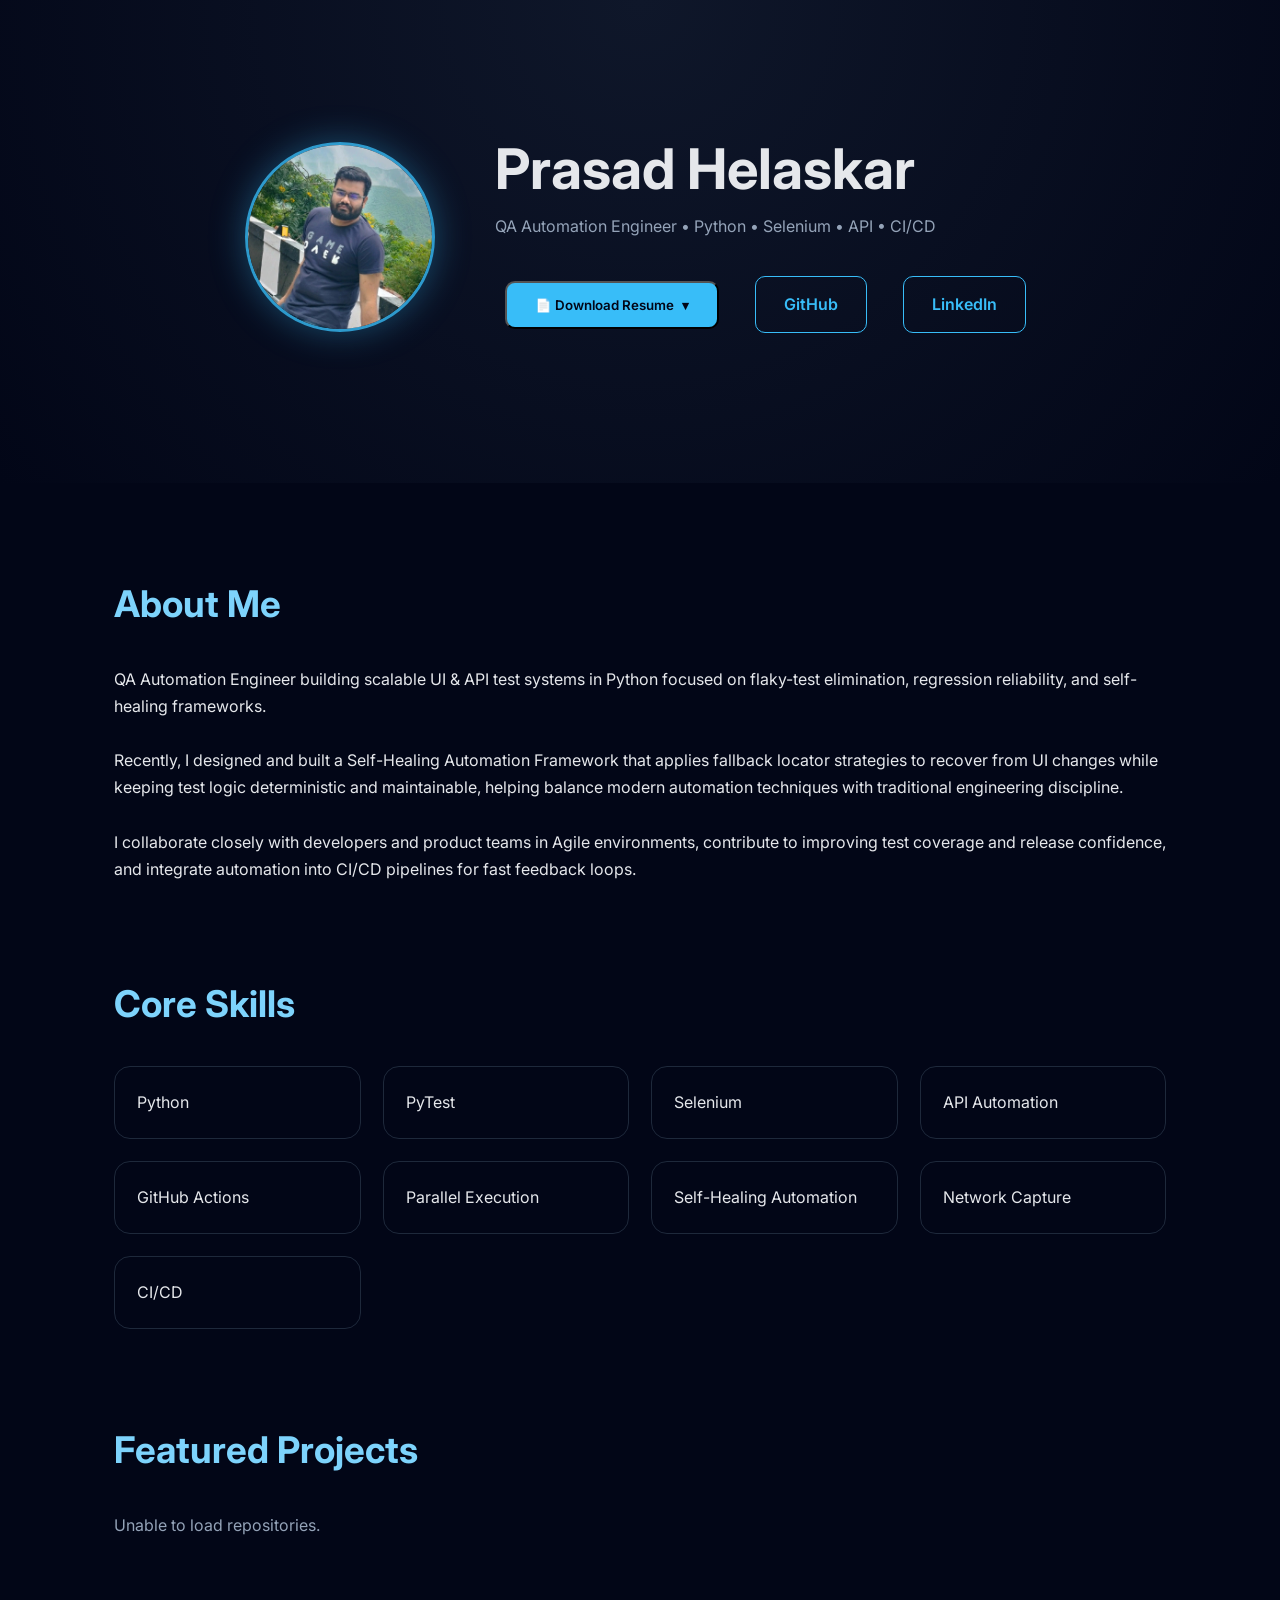
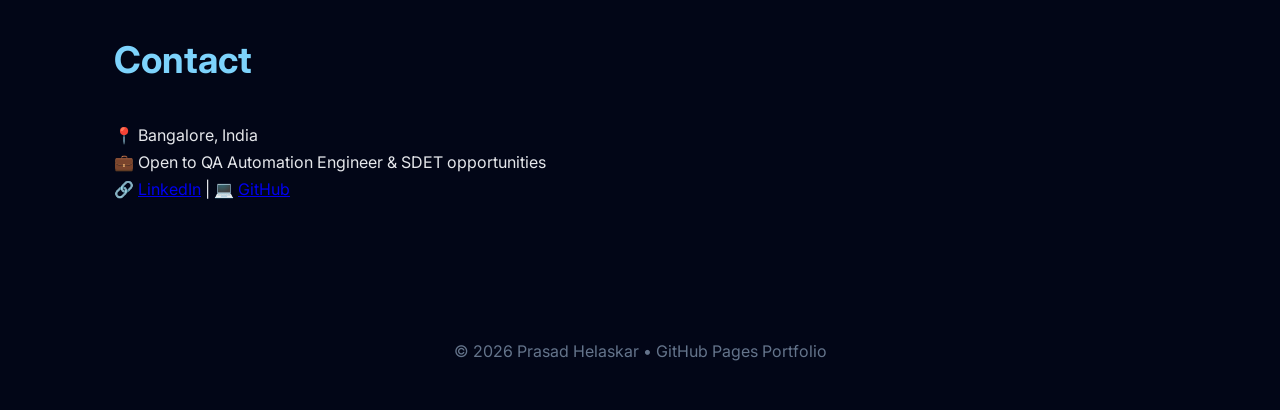
==== index.html @ 305f6006 "Update index.html" ====
<!DOCTYPE html>
<html lang="en">
<head>
  <meta charset="UTF-8" />
  <meta name="viewport" content="width=device-width, initial-scale=1.0"/>

  <title>Prasad Helaskar | QA Automation Engineer</title>

  <!-- SEO -->
  <meta name="description" content="Prasad Helaskar - QA Automation Engineer skilled in Python, Selenium, API Automation, CI/CD pipelines and self-healing frameworks.">
  <meta name="keywords" content="QA Automation Engineer, Selenium, Python, API Testing, Pytest, CI/CD">

  <link rel="stylesheet" href="style.css">
  <link href="https://fonts.googleapis.com/css2?family=Inter:wght@300;500;700&display=swap" rel="stylesheet">
  
  <!-- Google tag (gtag.js) -->
  <script async src="https://www.googletagmanager.com/gtag/js?id=G-X1GZ8YW2XP"></script>
  <script>
    window.dataLayer = window.dataLayer || [];
    function gtag(){dataLayer.push(arguments);}
    gtag('js', new Date());

    gtag('config', 'G-X1GZ8YW2XP');
  </script>
</head>
<script src="/assets/js/analytics.js"></script>
<body>

<header class="hero">

  <div class="hero-content">

    <div class="hero-photo-wrapper">
      <img src="assets/profile.jpg" alt="Prasad Helaskar" class="profile-pic" />
    </div>

    <div class="hero-text">
      <h1 class="hero-name">
        Prasad Helaskar
      </h1>

      <p class="tagline">
        QA Automation Engineer • Python • Selenium • API • CI/CD
      </p>
      <div class="cta-group">
        <div class="resume-dropdown">
          <button class="btn primary resume-btn">
            📄 Download Resume <span class="chevron">▾</span>
          </button>

          <div class="resume-menu">
            <a href="assets/Prasad_Helaskar_Resume_1page.pdf" download data-resume="1page">
              Quick Resume (1 Page)
            </a>
            <a href="assets/Prasad_Helaskar_Resume_2page.pdf" download data-resume="2page">
              Detailed Resume (2 Pages)
            </a>
          </div>
        </div>

        <a class="btn secondary" href="https://github.com/PrasadHelaskar" target="_blank">
          GitHub
        </a>

        <a class="btn secondary" href="https://www.linkedin.com/in/prasad-helaskar/" target="_blank">
          LinkedIn
        </a>

      </div>

    </div>

  </div>

</header>

<!-- ABOUT -->
<section id="about">
  <h2>About Me</h2>
  <p>
    QA Automation Engineer building scalable UI & API test systems in Python focused on flaky-test elimination, regression reliability, and self-healing frameworks. </br>
    </br>
    Recently, I designed and built a Self-Healing Automation Framework that applies fallback locator strategies to recover from UI changes while keeping test logic deterministic and maintainable, helping balance modern automation techniques with traditional engineering discipline. </br>
    </br>
    I collaborate closely with developers and product teams in Agile environments, contribute to improving test coverage and release confidence, and integrate automation into CI/CD pipelines for fast feedback loops. </br>
  </p>
</section>

<!-- SKILLS -->
<section id="skills">
  <h2>Core Skills</h2>

  <div class="grid">
    <div class="card">Python</div>
    <div class="card">PyTest</div>
    <div class="card">Selenium</div>
    <div class="card">API Automation</div>
    <div class="card">GitHub Actions</div>
    <div class="card">Parallel Execution</div>
    <div class="card">Self-Healing Automation</div>
    <div class="card">Network Capture</div>
    <div class="card">CI/CD</div>
  </div>
</section>

<!-- PROJECTS -->
<section id="projects">

  <h2 style="margin-top:80px;">Featured Projects</h2>

  <div id="repo-container" class="projects-grid">
    <!-- Auto synced -->
  </div>
</section>

<!-- CONTACT -->
<section id="contact">
  <h2>Contact</h2>

  <p>
    📍 Bangalore, India </br>
    💼 Open to QA Automation Engineer & SDET opportunities </br>
    
    🔗 <a href="https://www.linkedin.com/in/prasad-helaskar" target="_blank">LinkedIn</a> | 
    💻 <a href="https://github.com/PrasadHelaskar" target="_blank">GitHub</a>
  </p>
</section>

<footer>
  © 2026 Prasad Helaskar • GitHub Pages Portfolio
</footer>

<script src="script.js"></script>

</body>
</html>
---- style.css ----
* {
  margin: 0;
  padding: 0;
  box-sizing: border-box;
  font-family: 'Inter', sans-serif;
}

body {
  background: #020617;
  color: #e5e7eb;
  line-height: 1.7;
}

/* HERO */

.hero {
  padding: 110px 20px;
  text-align: center;
  background: radial-gradient(circle at top,#0f172a,#020617);
}

.hero h1 {
  font-size: 3.5rem;
}

.tagline {
  margin-top: 14px;
  color: #94a3b8;
}

.cta {
  margin-top: 35px;
}

.btn {
  display: inline-block;
  padding: 14px 28px;
  border-radius: 10px;
  text-decoration: none;
  font-weight: 600;
  margin: 10px;
}

.primary {
  background: #38bdf8;
  color: #020617;
}

.secondary {
  border: 1px solid #38bdf8;
  color: #38bdf8;
}

/* SECTIONS */

section {
  max-width: 1100px;
  margin: 90px auto;
  padding: 0 24px;
}

h2 {
  font-size: 2.3rem;
  margin-bottom: 30px;
  color: #7dd3fc;
}

/* GRID */

.grid,
.projects-grid {
  display: grid;
  grid-template-columns: repeat(auto-fit,minmax(230px,1fr));
  gap: 22px;
}

.card,
.project-card {
  background: #020617;
  border-radius: 16px;
  padding: 22px;
  border: 1px solid #1e293b;
  transition: 0.3s ease;
}

.card:hover,
.project-card:hover {
  transform: translateY(-8px);
  border-color: #38bdf8;
}

/* BADGES */

.badges {
  margin-top: 12px;
  display: flex;
  flex-wrap: wrap;
  gap: 8px;
}

.badge {
  background: rgba(56,189,248,0.12);
  border: 1px solid #38bdf8;
  color: #7dd3fc;
  padding: 4px 10px;
  border-radius: 999px;
  font-size: 0.75rem;
  font-weight: 600;
}

/* PROJECT LINKS */

.project-links a {
  margin-right: 15px;
  text-decoration: none;
  color: #38bdf8;
  font-weight: 500;
}

/* FOOTER */

footer {
  text-align: center;
  padding: 45px;
  color: #64748b;
}

/* ===== FEATURED / PINNED GRID STYLE ===== */

.projects-grid {
  display: grid;
  grid-template-columns: repeat(auto-fit, minmax(280px, 1fr));
  gap: 26px;
}

.project-card {
  min-height: 260px;
  display: flex;
  flex-direction: column;
  justify-content: space-between;
}

.project-card p {
  font-size: 0.95rem;
  color: #94a3b8;
  line-height: 1.5;

  /* prevent massive tall cards */
  display: -webkit-box;
  -webkit-line-clamp: 6;
  -webkit-box-orient: vertical;
  overflow: hidden;
}

/* badges wrap nicely */
.badges {
  margin-top: 14px;
}

/* keep Repo link bottom aligned */
.project-links {
  margin-top: auto;
}

/* ===== GRID / CARD FIX ===== */

.projects-grid {
  display: grid;
  grid-template-columns: repeat(auto-fit, minmax(280px, 1fr));
  gap: 26px;
}

.project-card {
  min-height: 260px;
  display: flex;
  flex-direction: column;
}

.project-card p {
  font-size: 0.95rem;
  color: #94a3b8;
  line-height: 1.5;

  display: -webkit-box;
  -webkit-line-clamp: 6;
  -webkit-box-orient: vertical;
  overflow: hidden;
}

.project-links {
  margin-top: auto;
}

/* ===== TEXT OVERFLOW FIX ===== */

.project-card h3 {
  word-break: break-word;
  overflow-wrap: anywhere;
  line-height: 1.25;
}

.project-card {
  overflow: hidden;
}

/* ===== HERO RESET + CLEAN ALIGN ===== */

.hero {
  padding: 140px 20px;
}

.hero-content {
  max-width: 1100px;
  margin: 0 auto;

  display: flex;
  align-items: center;
  justify-content: center;

  gap: 60px;
}

/* Photo container */
.hero-photo-wrapper {
  flex-shrink: 0;
}

/* Circular controlled image */
.profile-pic {
  width: 190px;
  height: 190px;

  border-radius: 50%;
  object-fit: cover;

  border: 3px solid rgba(56,189,248,0.8);
  box-shadow: 0 0 35px rgba(56,189,248,0.35);
}

/* Text */
.hero-text {
  text-align: left;
}

.hero-name {
  font-size: 3.4rem;
  line-height: 1.05;
  margin-bottom: 14px;
}

.tagline {
  margin-bottom: 26px;
  color: #94a3b8;
}

/* Mobile fallback */
@media (max-width: 768px) {
  .hero-content {
    flex-direction: column;
    gap: 32px;
  }

  .hero-text {
    text-align: center;
  }
}

/* ===== RESUME BUTTON POLISH ===== */

.resume-btn {
  display: flex;
  align-items: center;
  gap: 8px;
  transition: transform 0.15s ease, box-shadow 0.15s ease;
}

.resume-btn:hover {
  transform: translateY(-1px);
  box-shadow: 0 8px 25px rgba(56,189,248,0.35);
}

.resume-btn:active {
  transform: translateY(0);
  box-shadow: 0 4px 15px rgba(56,189,248,0.25);
}

.chevron {
  transition: transform 0.2s ease;
}

/* Rotate arrow when open */
.resume-dropdown.open .chevron {
  transform: rotate(180deg);
}

/* Dropdown visibility controlled by class */
.resume-dropdown .resume-menu {
  opacity: 0;
  transform: translateY(-8px);
  pointer-events: none;
  transition: all 0.2s ease;
}

.resume-dropdown.open .resume-menu {
  opacity: 1;
  transform: translateY(0);
  pointer-events: auto;
}

/* Mobile spacing */
@media (max-width: 600px) {
  .resume-menu {
    left: 50%;
    transform: translateX(-50%);
    min-width: 260px;
  }
}

/* ===== CTA GROUP ALIGNMENT ===== */

.cta-group {
  display: flex;
  align-items: center;
  gap: 16px;
  margin-top: 26px;
}

/* Mobile stacking */
@media (max-width: 600px) {
  .cta-group {
    flex-direction: column;
    align-items: stretch;
  }

  .cta-group .btn {
    width: 100%;
    text-align: center;
  }
}

/* ===== RESUME DROPDOWN LIST FIX ===== */

.resume-menu {
  position: absolute;
  top: 110%;
  left: 0;

  display: flex;
  flex-direction: column;   /* ✅ FORCE VERTICAL LIST */

  background: #020617;
  border: 1px solid #1e293b;
  border-radius: 12px;

  min-width: 240px;
  padding: 6px 0;
  z-index: 20;
}

.resume-menu a {
  display: block;           
  width: 100%;
  padding: 12px 18px;

  color: #e5e7eb;
  text-decoration: none;
  font-size: 0.95rem;
  white-space: nowrap;
}

.resume-menu a:hover {
  background: rgba(56,189,248,0.15);
}
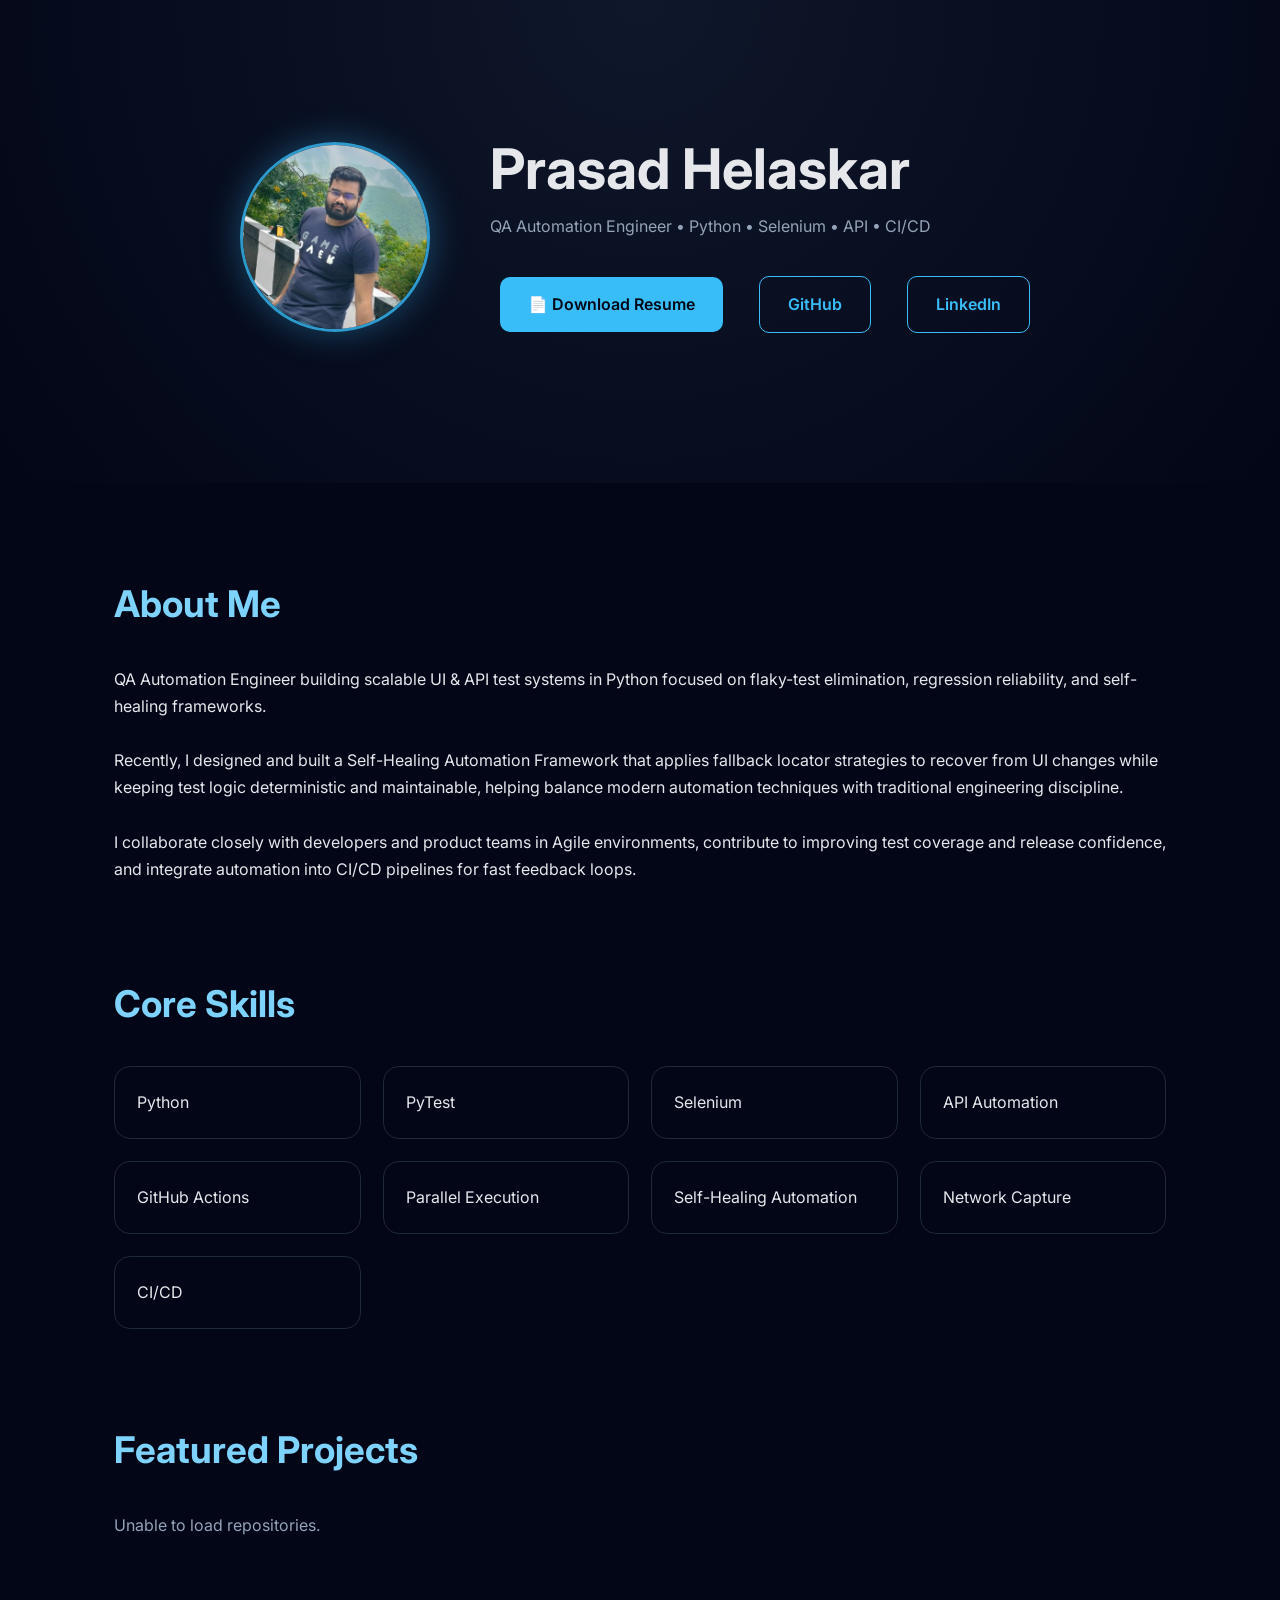
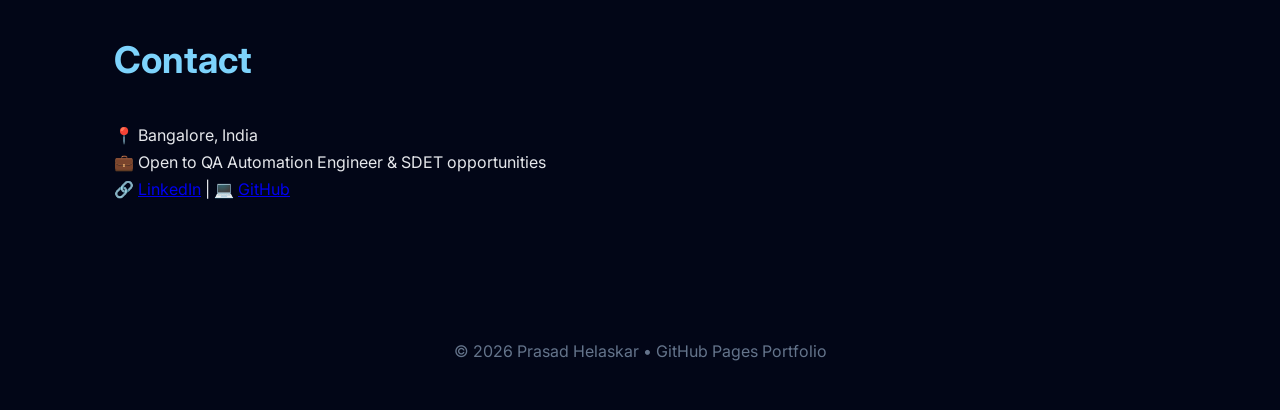
==== commit f23b4a4e: "simplifying the download resume cta" ====
--- a/index.html
+++ b/index.html
@@ -43,20 +43,9 @@
         QA Automation Engineer • Python • Selenium • API • CI/CD
       </p>
       <div class="cta-group">
-        <div class="resume-dropdown">
-          <button class="btn primary resume-btn">
-            📄 Download Resume <span class="chevron">▾</span>
-          </button>
-
-          <div class="resume-menu">
-            <a href="assets/Prasad_Helaskar_Resume_1page.pdf" download data-resume="1page">
-              Quick Resume (1 Page)
-            </a>
-            <a href="assets/Prasad_Helaskar_Resume_2page.pdf" download data-resume="2page">
-              Detailed Resume (2 Pages)
-            </a>
-          </div>
-        </div>
+        <a class="btn primary" href="assets/Prasad_Helaskar_Resume_One_Page.pdf" download>
+          📄 Download Resume
+        </a>
 
         <a class="btn secondary" href="https://github.com/PrasadHelaskar" target="_blank">
           GitHub
@@ -64,10 +53,8 @@
 
         <a class="btn secondary" href="https://www.linkedin.com/in/prasad-helaskar/" target="_blank">
           LinkedIn
-        </a>
-
+        </a>    
       </div>
-
     </div>
 
   </div>
--- a/style.css
+++ b/style.css
@@ -303,8 +303,8 @@
 
 .resume-dropdown.open .resume-menu {
   opacity: 1;
+  pointer-events: auto;
   transform: translateY(0);
-  pointer-events: auto;
 }
 
 /* Mobile spacing */
@@ -336,38 +336,4 @@
     width: 100%;
     text-align: center;
   }
-}
-
-/* ===== RESUME DROPDOWN LIST FIX ===== */
-
-.resume-menu {
-  position: absolute;
-  top: 110%;
-  left: 0;
-
-  display: flex;
-  flex-direction: column;   /* ✅ FORCE VERTICAL LIST */
-
-  background: #020617;
-  border: 1px solid #1e293b;
-  border-radius: 12px;
-
-  min-width: 240px;
-  padding: 6px 0;
-  z-index: 20;
-}
-
-.resume-menu a {
-  display: block;           
-  width: 100%;
-  padding: 12px 18px;
-
-  color: #e5e7eb;
-  text-decoration: none;
-  font-size: 0.95rem;
-  white-space: nowrap;
-}
-
-.resume-menu a:hover {
-  background: rgba(56,189,248,0.15);
-}
+}
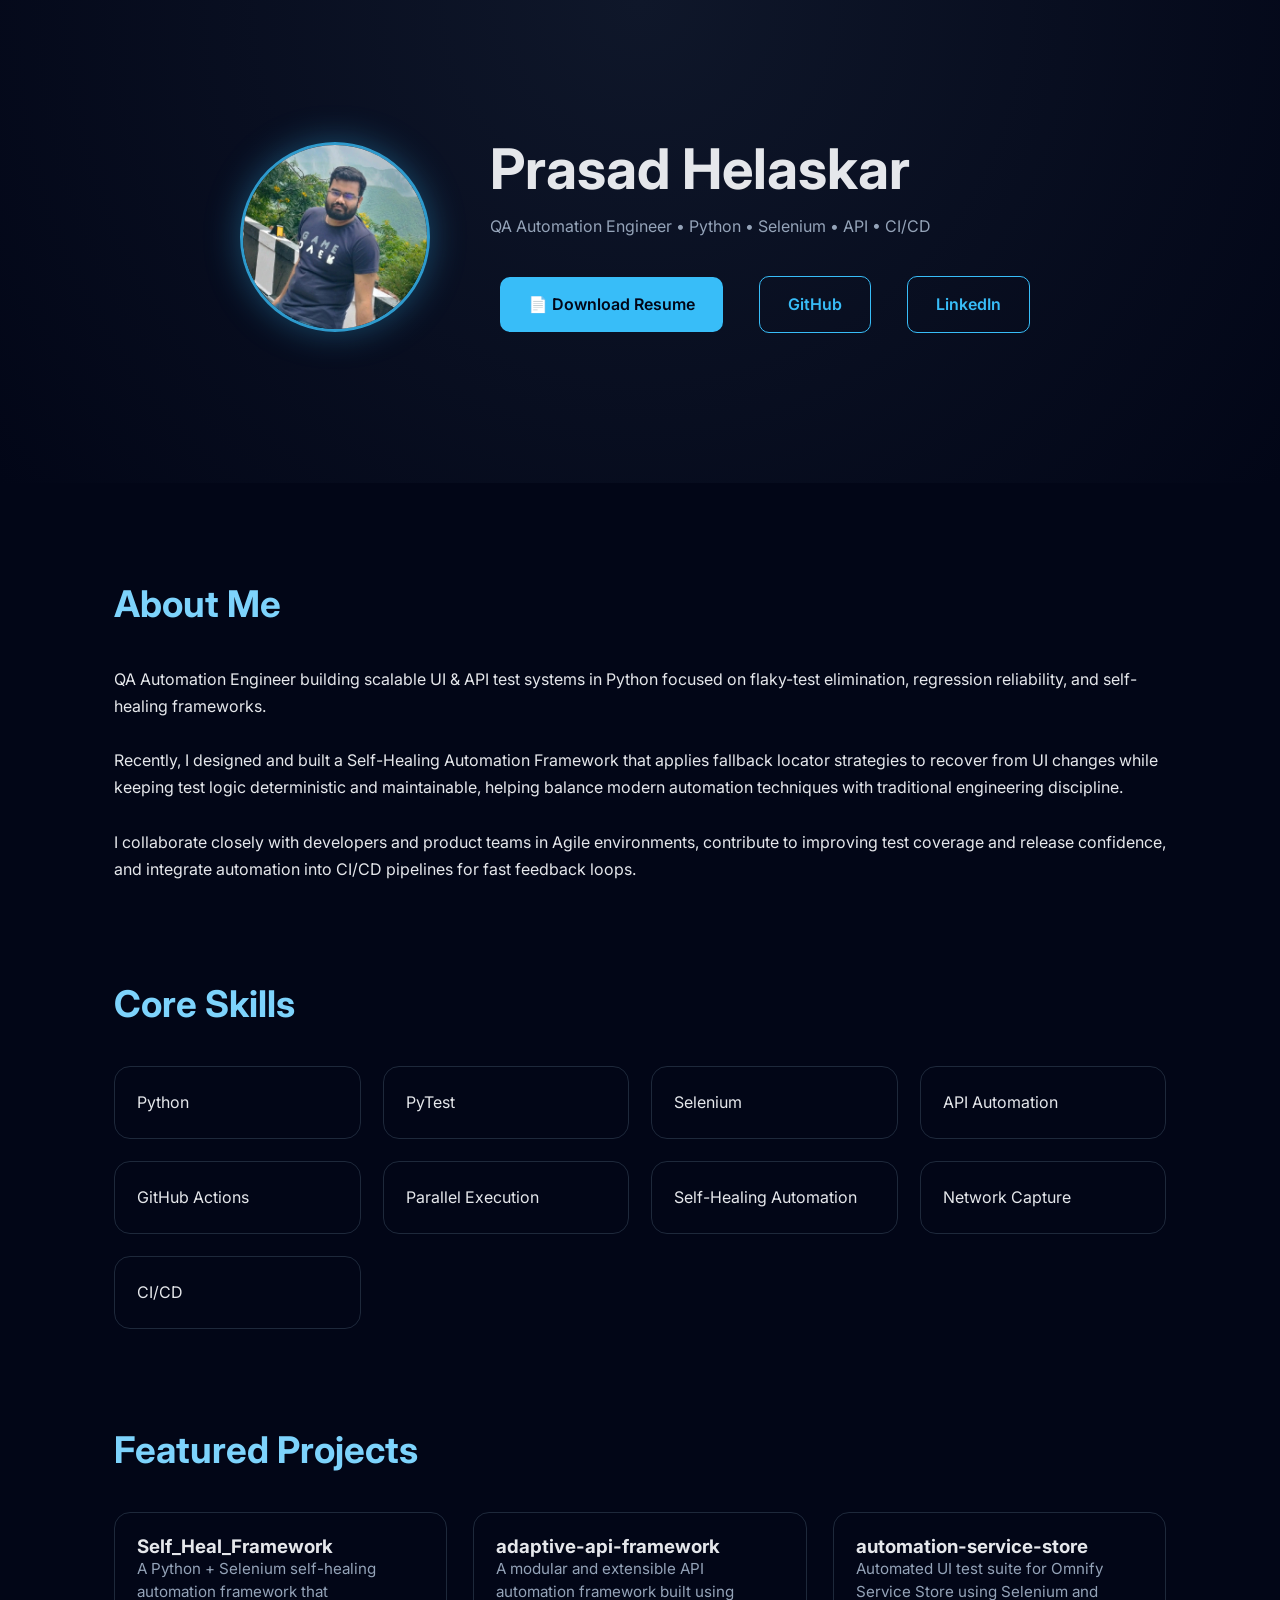
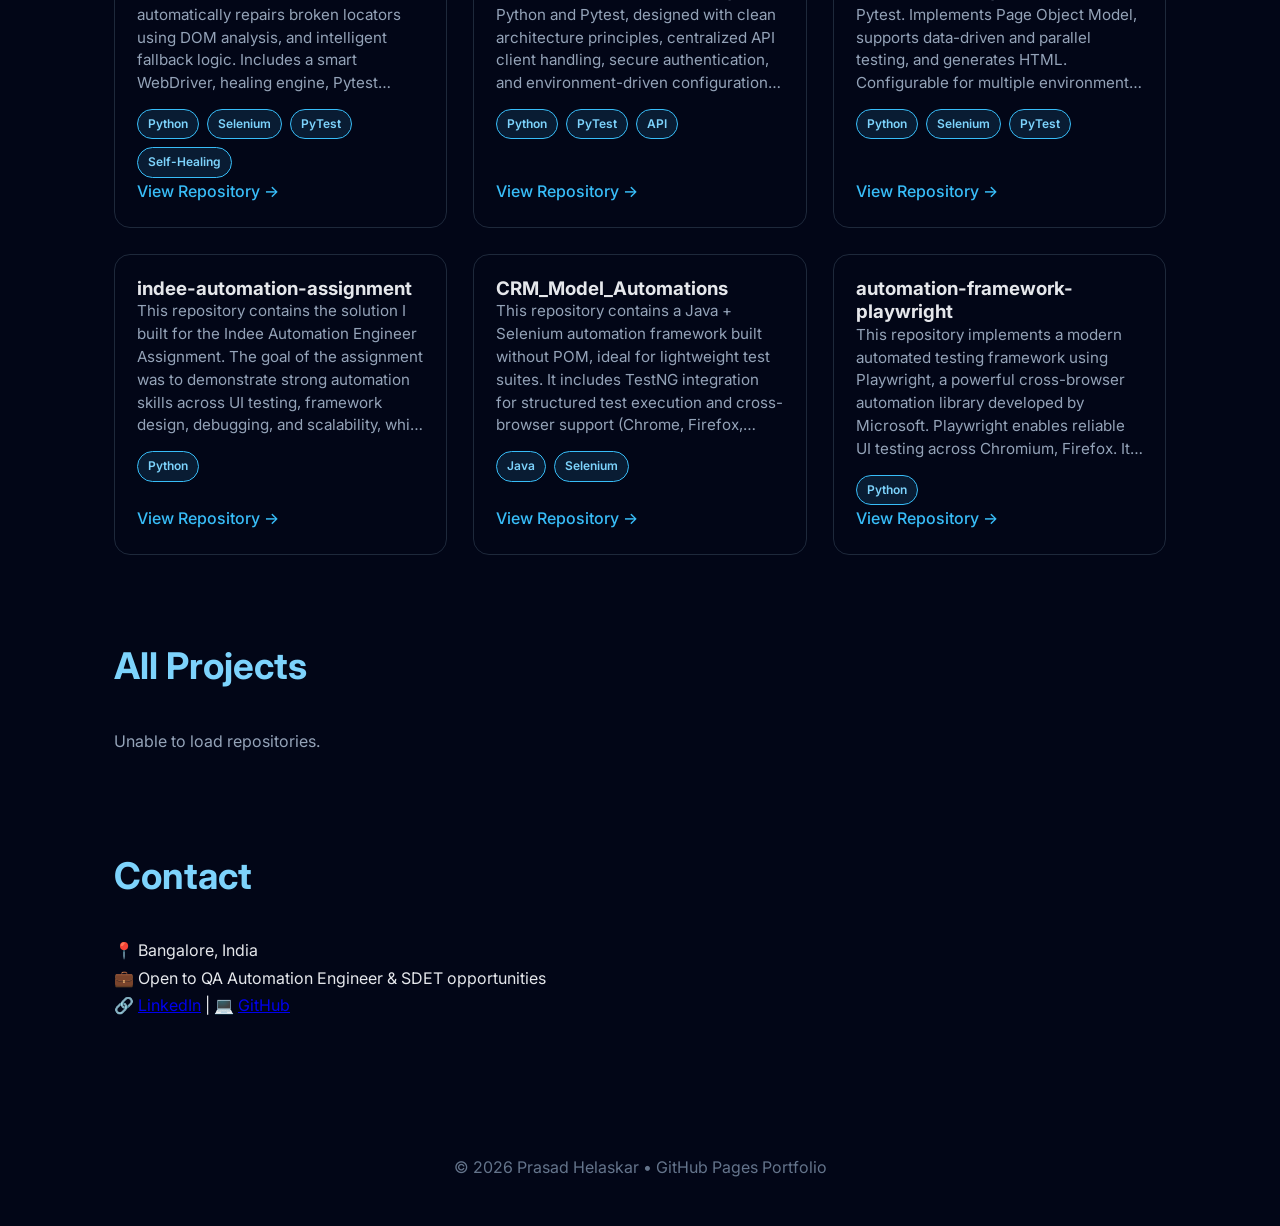
==== commit cf34e6c5: "fixed Dropdown issue" ====
--- a/index.html
+++ b/index.html
@@ -94,10 +94,15 @@
 <section id="projects">
 
   <h2 style="margin-top:80px;">Featured Projects</h2>
+  <div id="featured-container" class="projects-grid">
+    <!-- Featured repos -->
+  </div>
 
+  <h2 style="margin-top:80px;">All Projects</h2>
   <div id="repo-container" class="projects-grid">
-    <!-- Auto synced -->
+    <!-- All other repos -->
   </div>
+
 </section>
 
 <!-- CONTACT -->
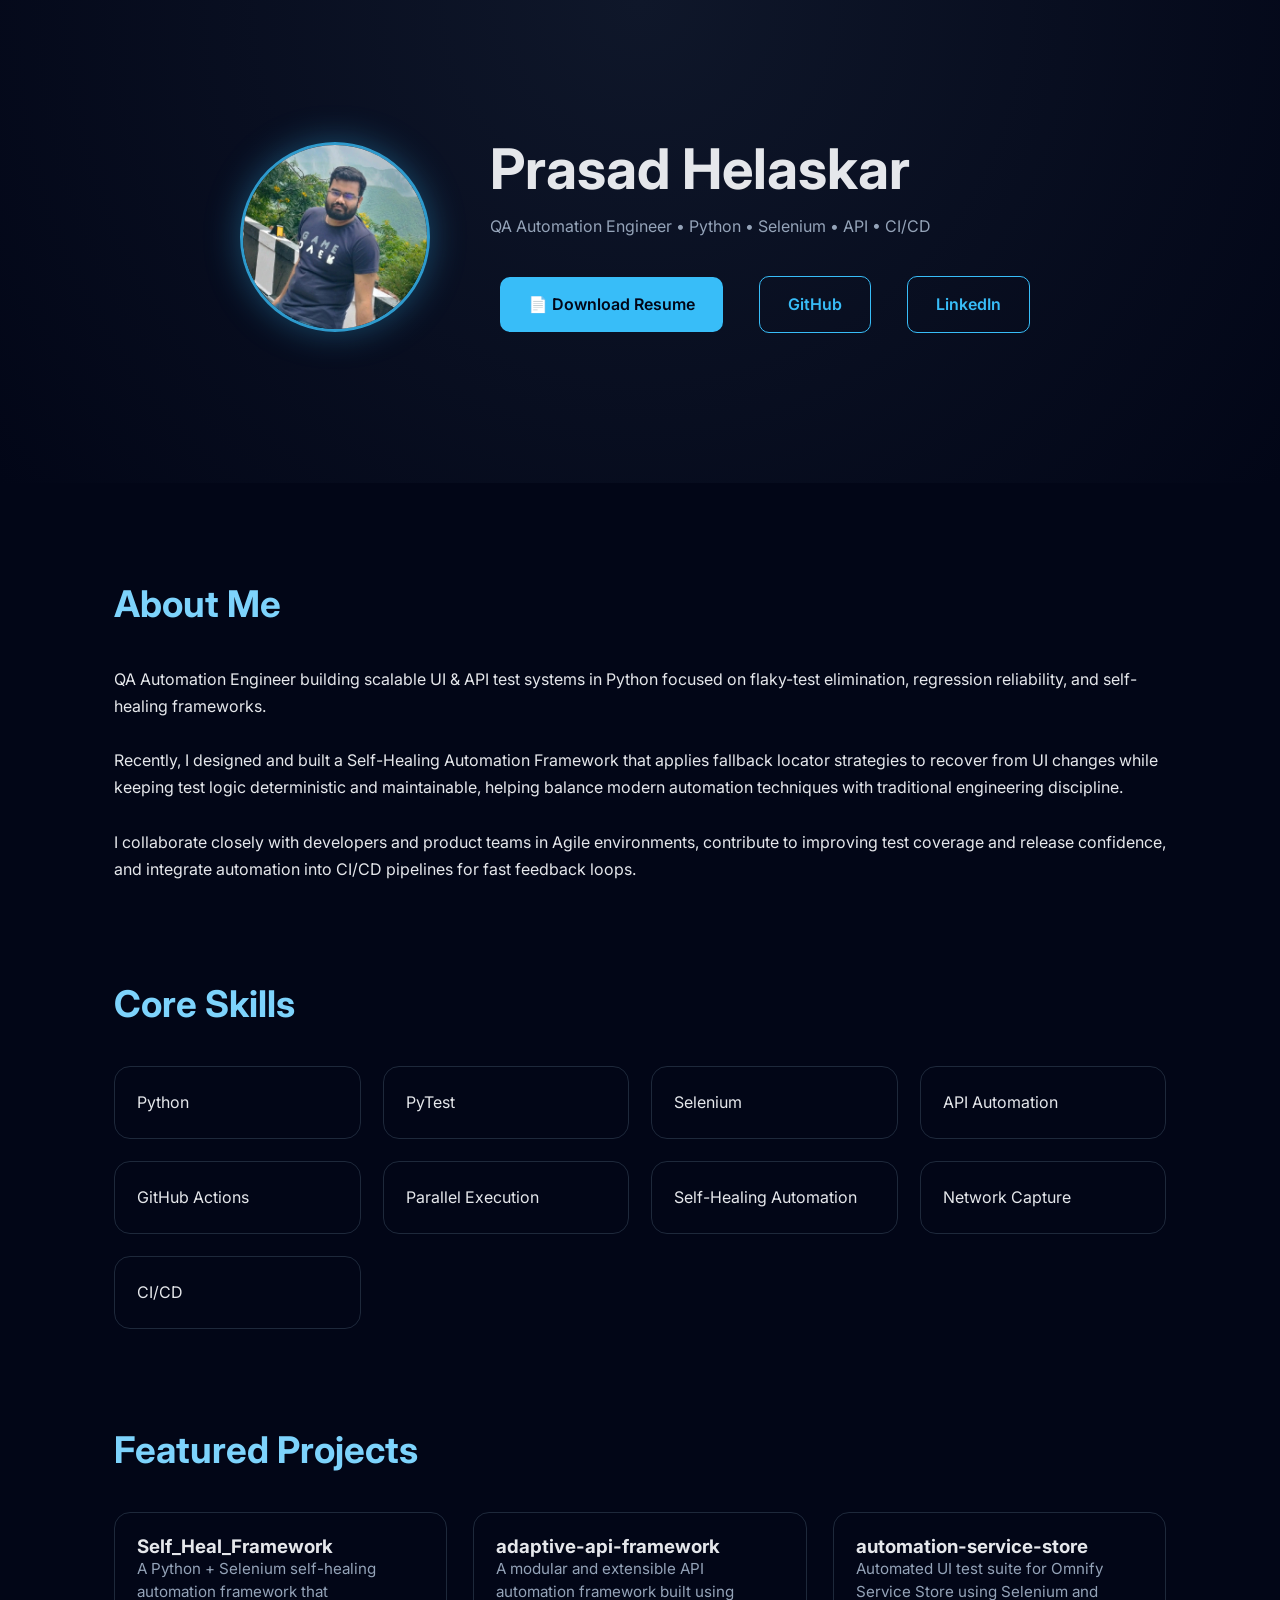
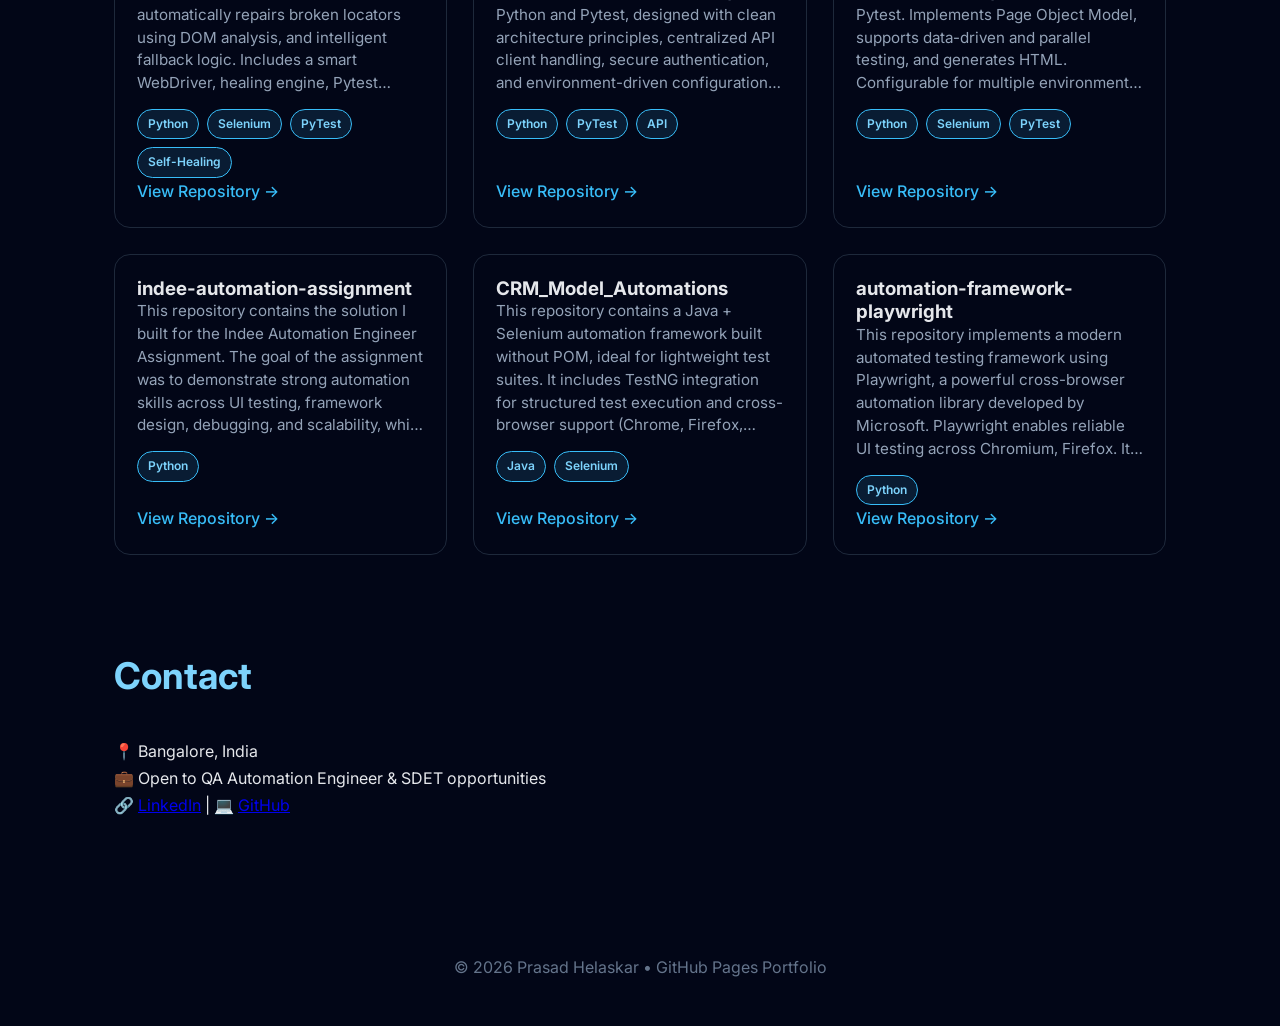
==== commit b47850d2: "removed all projects" ====
--- a/index.html
+++ b/index.html
@@ -98,11 +98,6 @@
     <!-- Featured repos -->
   </div>
 
-  <h2 style="margin-top:80px;">All Projects</h2>
-  <div id="repo-container" class="projects-grid">
-    <!-- All other repos -->
-  </div>
-
 </section>
 
 <!-- CONTACT -->
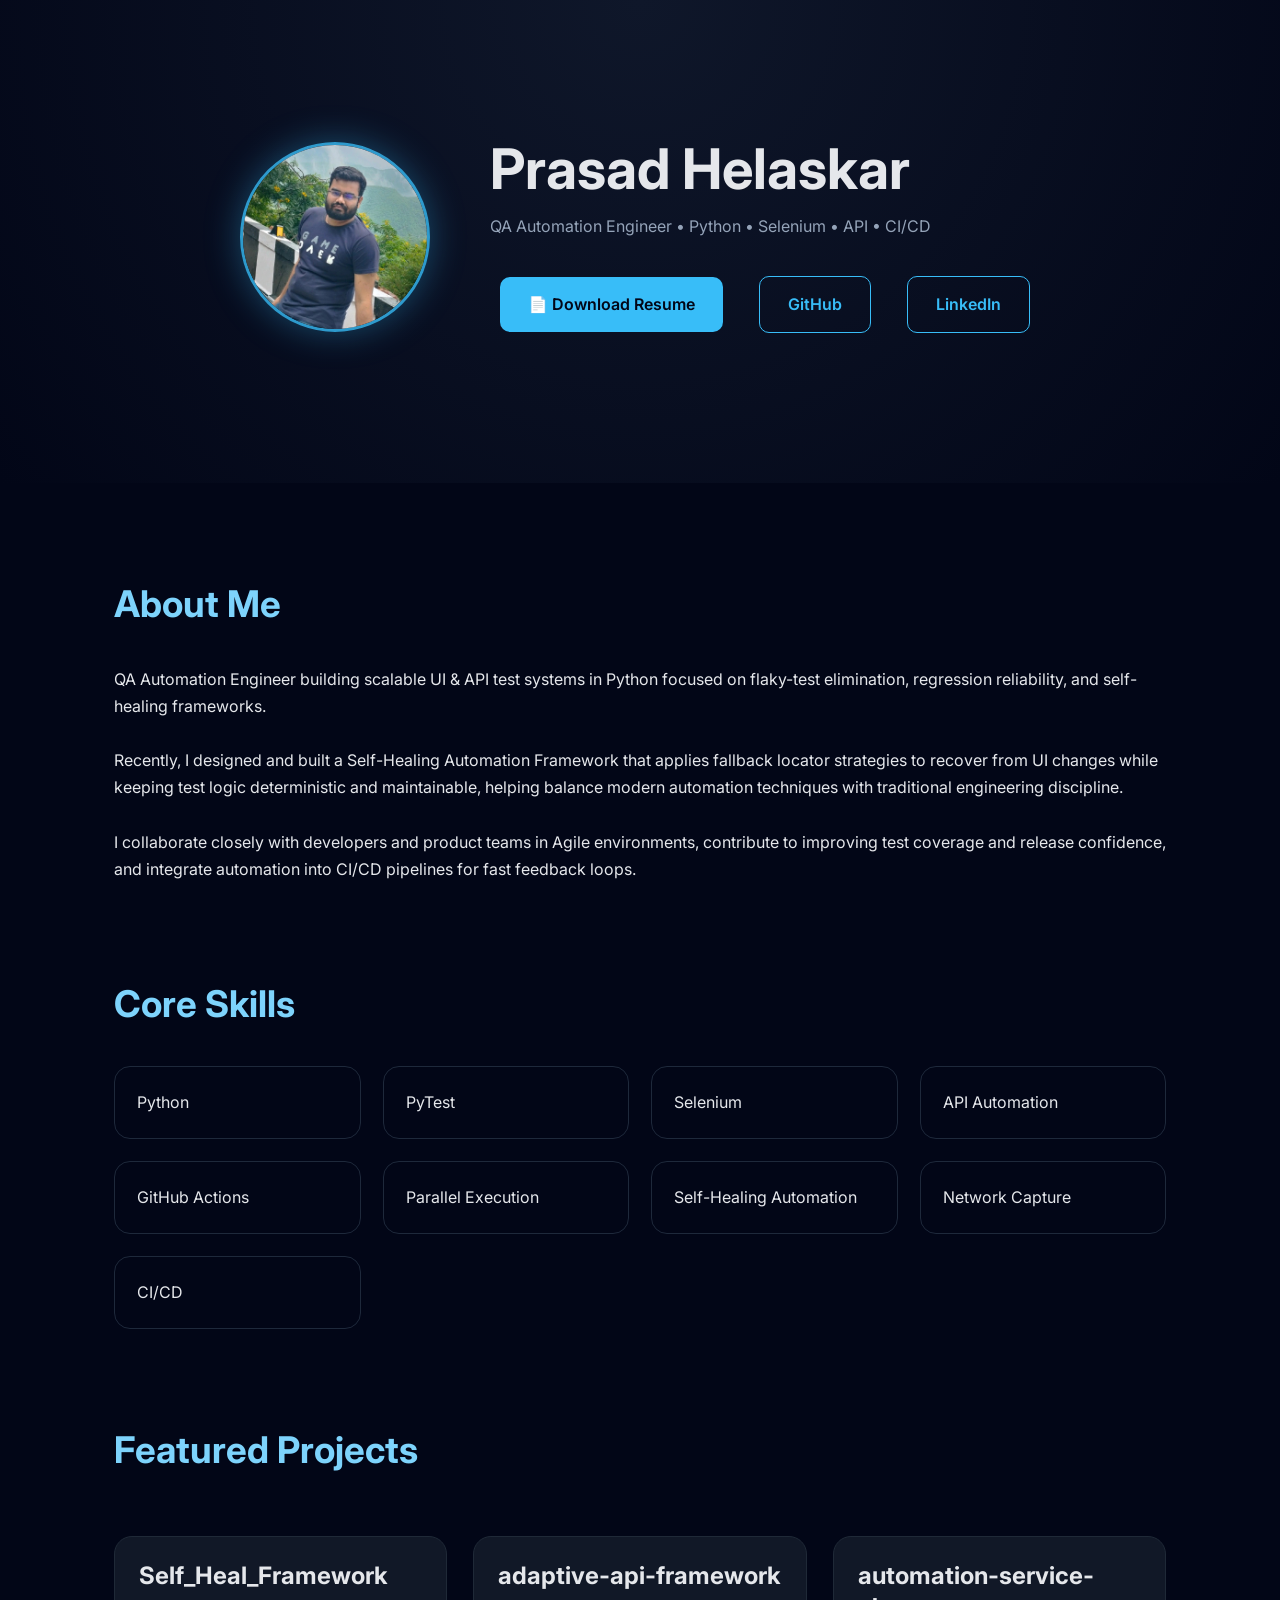
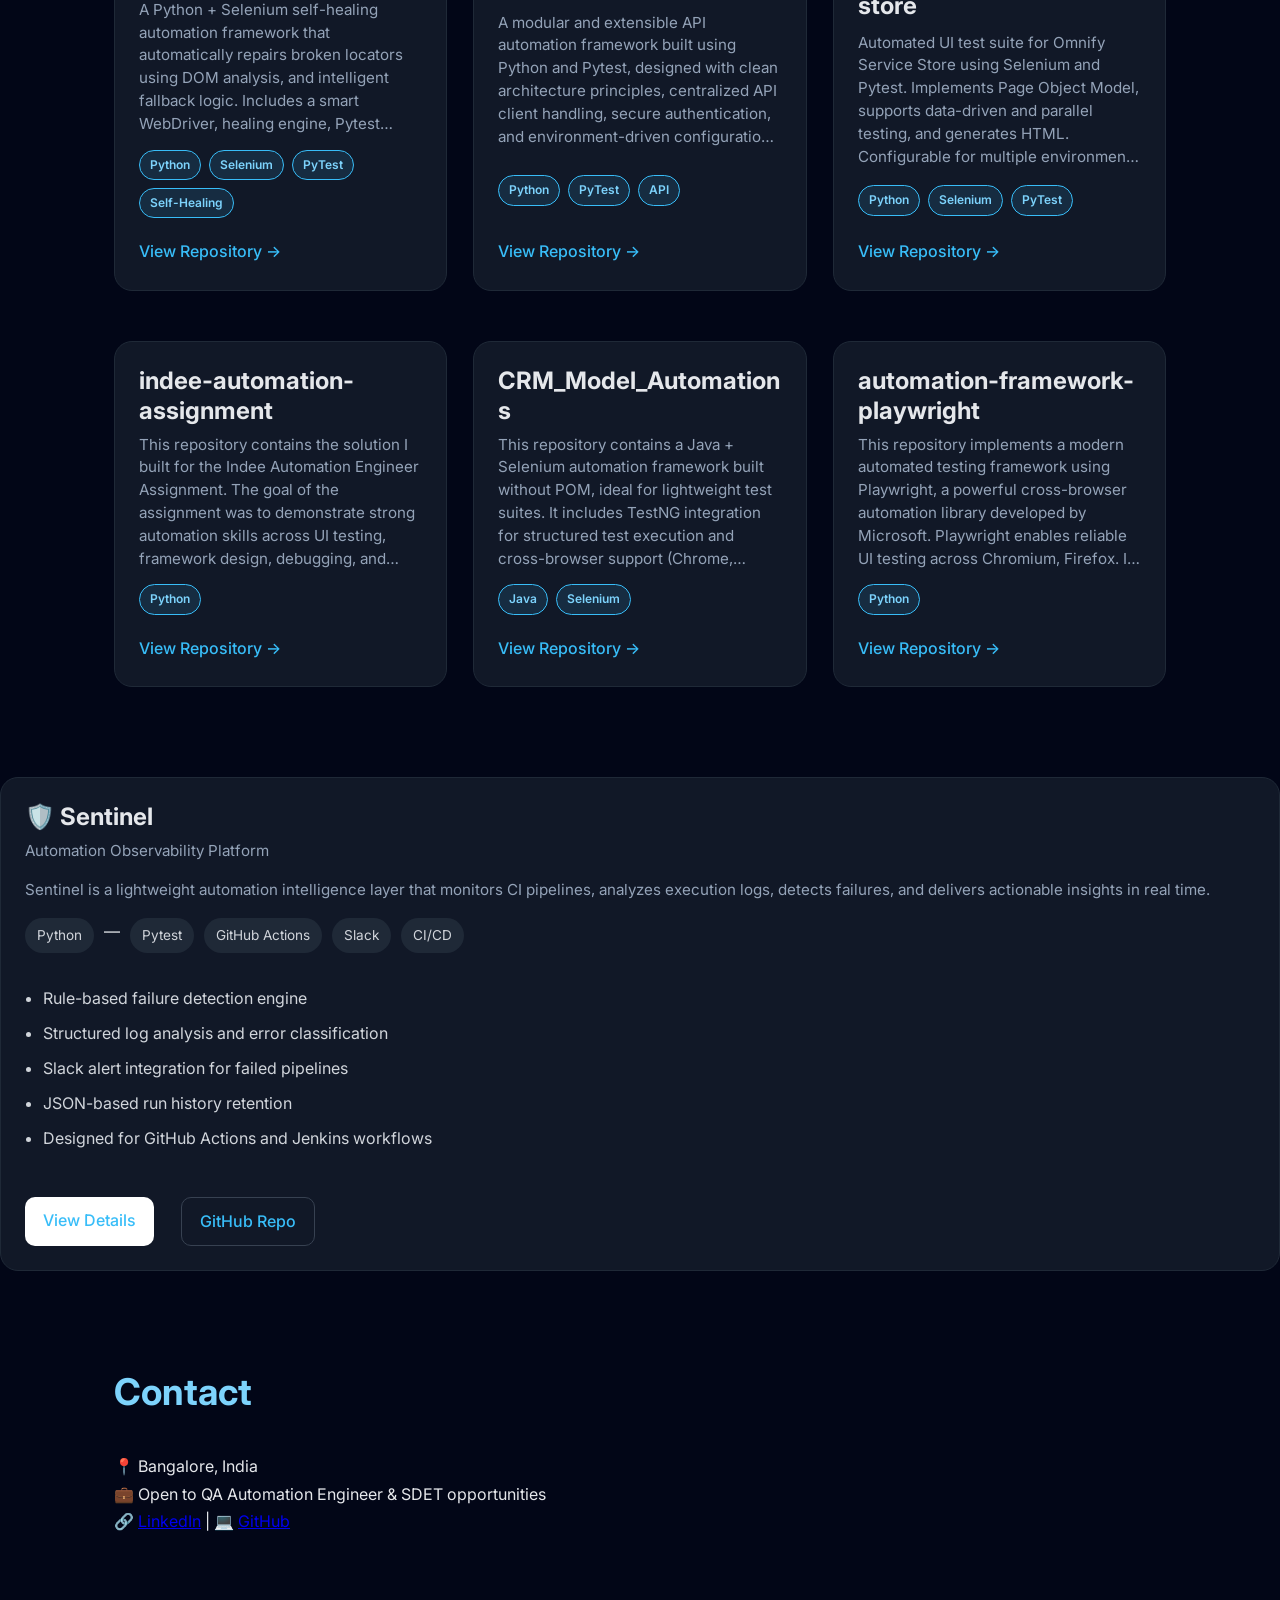
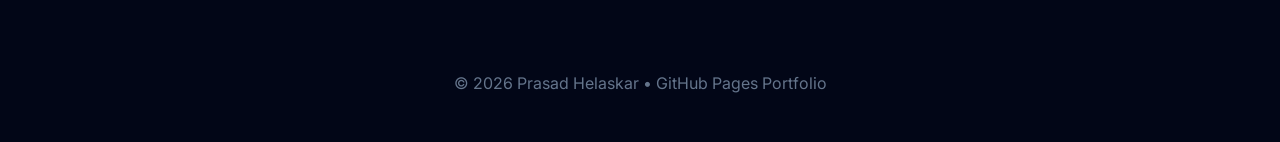
==== commit bd185a60: "Added the sentinel page" ====
--- a/index.html
+++ b/index.html
@@ -99,6 +99,47 @@
   </div>
 
 </section>
+<!-- SENTINEL -->
+<div class="project-card">
+  <h3>🛡️ Sentinel</h3>
+  <p class="project-subtitle">Automation Observability Platform</p>
+
+  <p>
+    Sentinel is a lightweight automation intelligence layer that monitors CI pipelines,
+    analyzes execution logs, detects failures, and delivers actionable insights in real time.
+  </p>
+
+  <div class="project-tags">
+    <span>Python</span>––
+    <span>Pytest</span>
+    <span>GitHub Actions</span>
+    <span>Slack</span>
+    <span>CI/CD</span>
+  </div>
+
+  <ul class="project-points">
+    <li>Rule-based failure detection engine</li>
+    <li>Structured log analysis and error classification</li>
+    <li>Slack alert integration for failed pipelines</li>
+    <li>JSON-based run history retention</li>
+    <li>Designed for GitHub Actions and Jenkins workflows</li>
+  </ul>
+
+  <div class="project-links">
+    <a href="./sentinel.html" class="primary-btn">
+      View Details
+    </a>
+
+    <a
+      href="https://github.com/prasadhelaskar/sentinel"
+      target="_blank"
+      rel="noopener noreferrer"
+      class="secondary-btn"
+    >
+      GitHub Repo
+    </a>
+  </div>
+</div>
 
 <!-- CONTACT -->
 <section id="contact">
--- a/style.css
+++ b/style.css
@@ -336,4 +336,89 @@
     width: 100%;
     text-align: center;
   }
+}
+
+.project-card {
+  background: #111827;
+  border: 1px solid #1f2937;
+  border-radius: 18px;
+  padding: 24px;
+  margin-top: 24px;
+  transition: transform 0.2s ease, border-color 0.2s ease;
+}
+
+.project-card:hover {
+  transform: translateY(-4px);
+  border-color: #374151;
+}
+
+.project-card h3 {
+  font-size: 1.5rem;
+  margin-bottom: 8px;
+}
+
+.project-subtitle {
+  color: #9ca3af;
+  margin-bottom: 16px;
+}
+
+.project-tags {
+  display: flex;
+  flex-wrap: wrap;
+  gap: 10px;
+  margin: 16px 0;
+}
+
+.project-tags span {
+  background: #1f2937;
+  color: #d1d5db;
+  padding: 6px 12px;
+  border-radius: 999px;
+  font-size: 0.85rem;
+}
+
+.project-points {
+  margin: 16px 0;
+  padding-left: 18px;
+  color: #d1d5db;
+}
+
+.project-points li {
+  margin-bottom: 8px;
+}
+
+.project-links {
+  display: flex;
+  gap: 12px;
+  flex-wrap: wrap;
+  margin-top: 20px;
+}
+
+.primary-btn,
+.secondary-btn {
+  display: inline-block;
+  padding: 10px 18px;
+  border-radius: 10px;
+  font-weight: 600;
+  text-decoration: none;
+  transition: all 0.2s ease;
+}
+
+.primary-btn {
+  background: white;
+  color: #111827;
+}
+
+.primary-btn:hover {
+  opacity: 0.9;
+}
+
+.secondary-btn {
+  border: 1px solid #374151;
+  color: #d1d5db;
+  background: transparent;
+}
+
+.secondary-btn:hover {
+  background: #1f2937;
 }
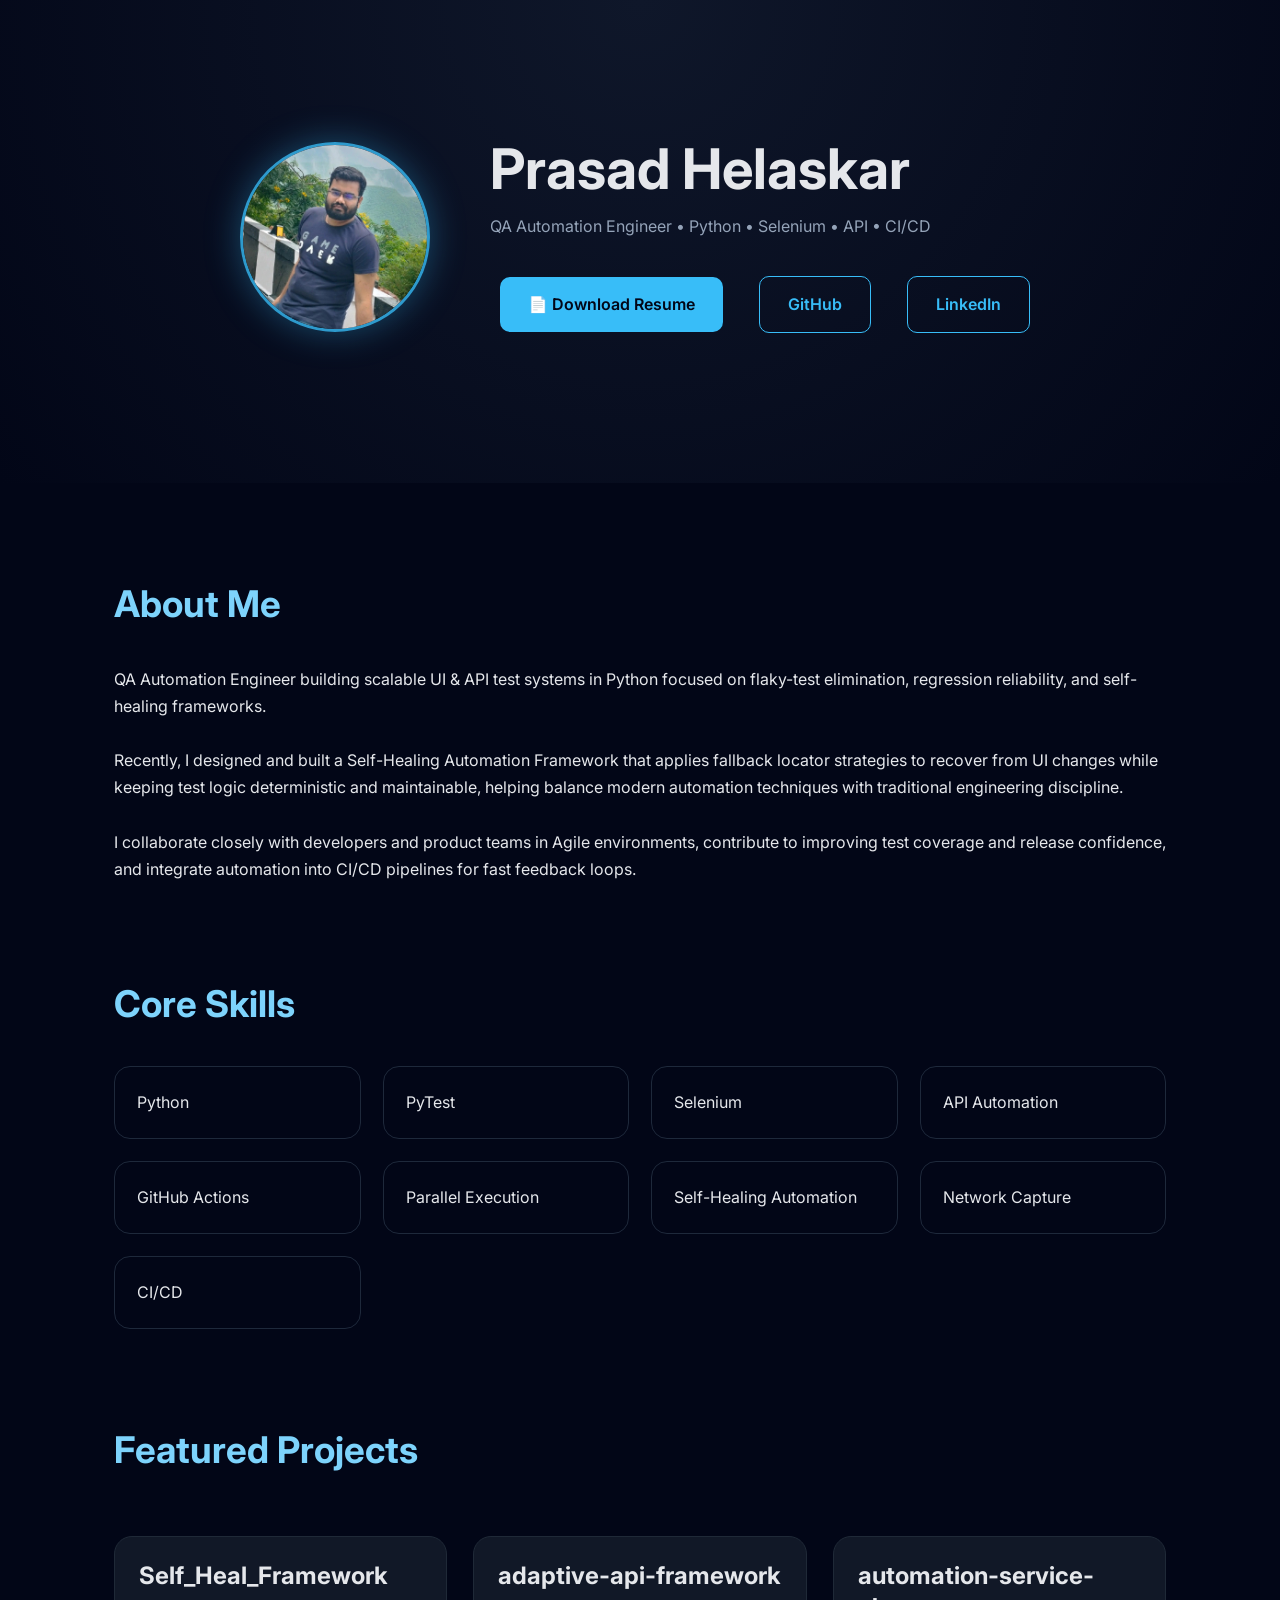
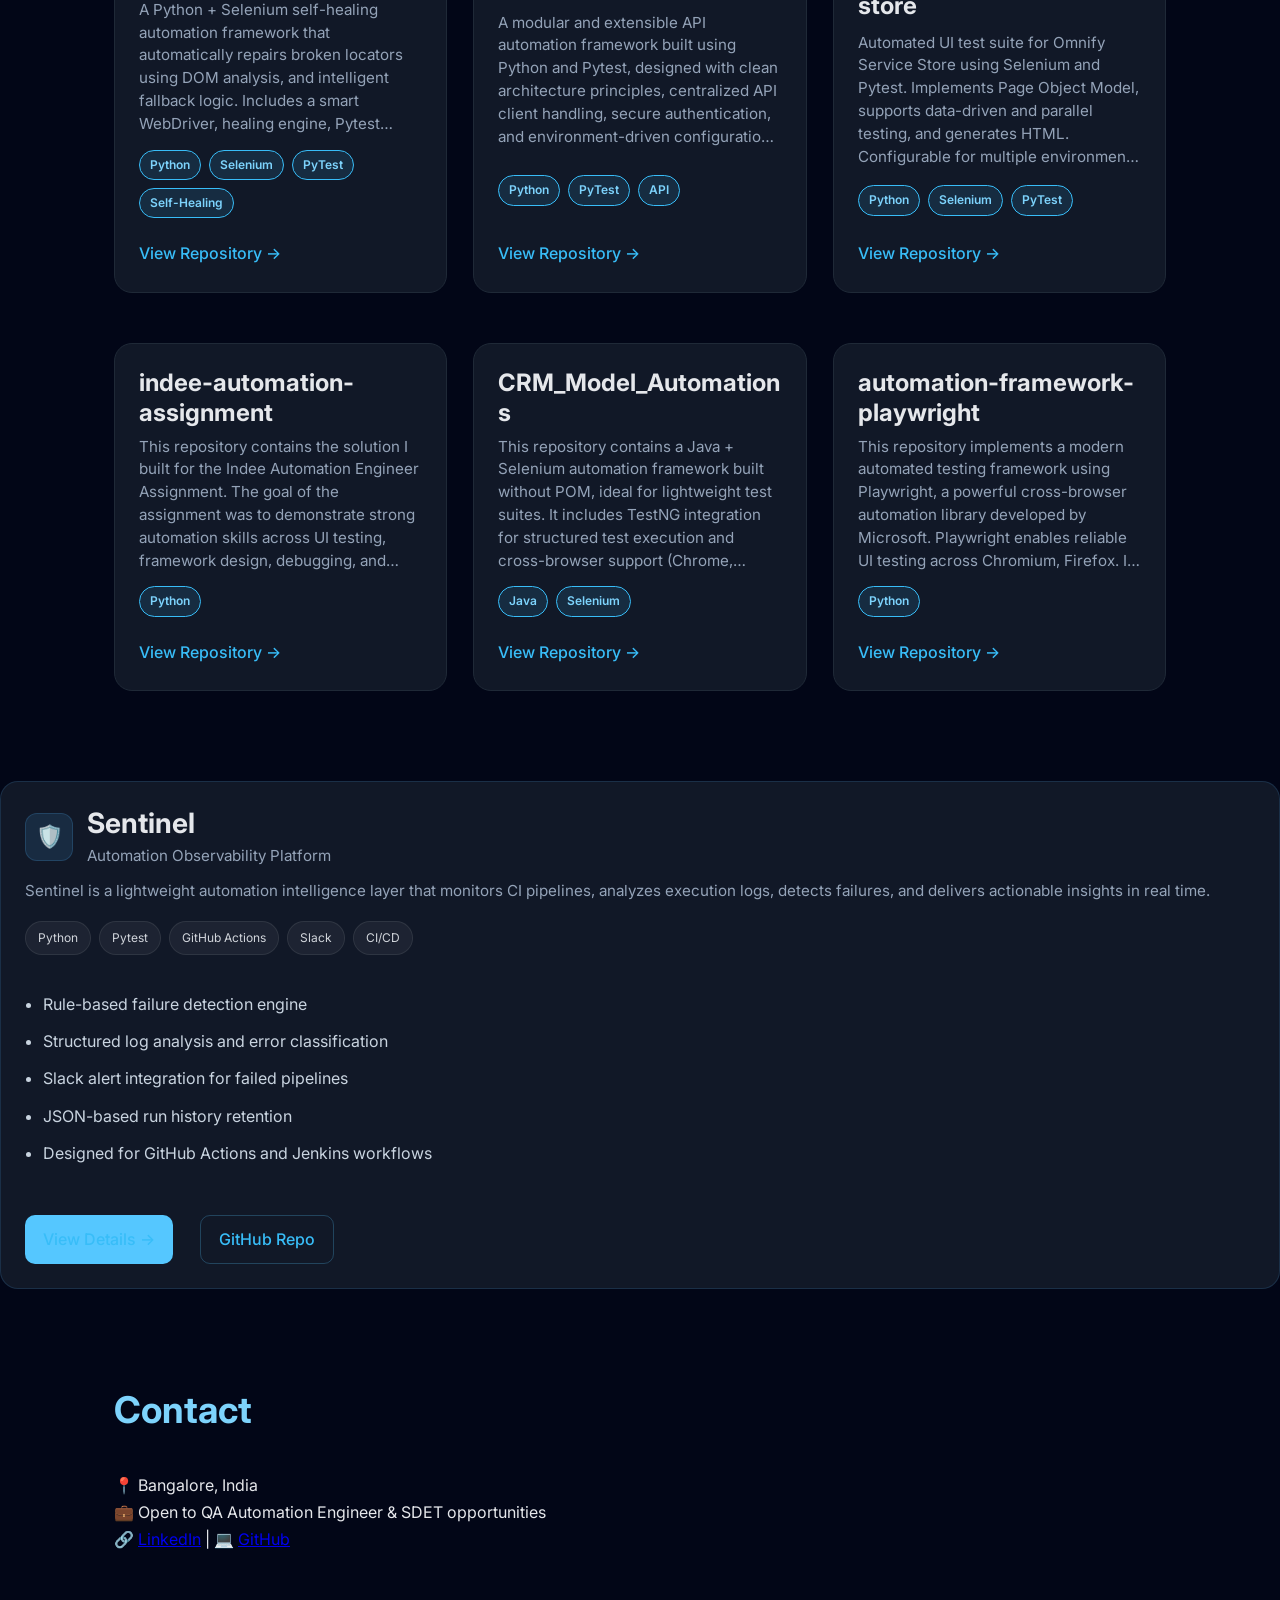
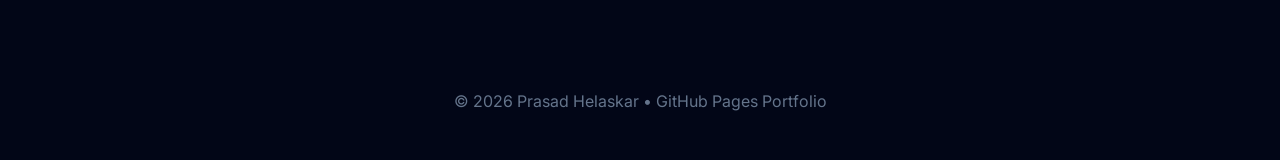
==== commit 6e587739: "updated design for sentinel" ====
--- a/index.html
+++ b/index.html
@@ -100,9 +100,15 @@
 
 </section>
 <!-- SENTINEL -->
-<div class="project-card">
-  <h3>🛡️ Sentinel</h3>
-  <p class="project-subtitle">Automation Observability Platform</p>
+<div class="project-card sentinel-card">
+  <div class="project-header">
+    <div class="project-icon">🛡️</div>
+
+    <div>
+      <h3>Sentinel</h3>
+      <p class="project-subtitle">Automation Observability Platform</p>
+    </div>
+  </div>
 
   <p>
     Sentinel is a lightweight automation intelligence layer that monitors CI pipelines,
@@ -110,7 +116,7 @@
   </p>
 
   <div class="project-tags">
-    <span>Python</span>––
+    <span>Python</span>
     <span>Pytest</span>
     <span>GitHub Actions</span>
     <span>Slack</span>
@@ -127,7 +133,7 @@
 
   <div class="project-links">
     <a href="./sentinel.html" class="primary-btn">
-      View Details
+      View Details →
     </a>
 
     <a
--- a/style.css
+++ b/style.css
@@ -421,4 +421,102 @@
 
 .secondary-btn:hover {
   background: #1f2937;
+}
+
+.sentinel-card {
+  margin-top: 40px;
+  position: relative;
+  border: 1px solid rgba(80, 180, 255, 0.15);
+}
+
+.project-header {
+  display: flex;
+  align-items: center;
+  gap: 14px;
+  margin-bottom: 12px;
+}
+
+.project-icon {
+  width: 48px;
+  height: 48px;
+  border-radius: 12px;
+  background: rgba(80, 180, 255, 0.12);
+  border: 1px solid rgba(80, 180, 255, 0.18);
+  display: flex;
+  align-items: center;
+  justify-content: center;
+  font-size: 22px;
+}
+
+.project-header h3 {
+  margin: 0;
+  font-size: 28px;
+}
+
+.project-subtitle {
+  margin: 4px 0 0;
+  color: #9aa4b2;
+  font-size: 14px;
+}
+
+.project-tags {
+  display: flex;
+  flex-wrap: wrap;
+  gap: 8px;
+  margin: 18px 0;
+}
+
+.project-tags span {
+  background: rgba(255,255,255,0.05);
+  border: 1px solid rgba(255,255,255,0.08);
+  padding: 6px 12px;
+  border-radius: 999px;
+  font-size: 12px;
+}
+
+.project-points {
+  margin-top: 18px;
+  padding-left: 18px;
+}
+
+.project-points li {
+  margin-bottom: 10px;
+  color: #c9d4e0;
+}
+
+.project-links {
+  display: flex;
+  gap: 12px;
+  margin-top: 22px;
+  flex-wrap: wrap;
+}
+
+.primary-btn,
+.secondary-btn {
+  display: inline-flex;
+  align-items: center;
+  justify-content: center;
+  padding: 10px 18px;
+  border-radius: 10px;
+  text-decoration: none;
+  font-weight: 600;
+  transition: 0.2s ease;
+}
+
+.primary-btn {
+  background: #55c7ff;
+  color: #07111f;
+}
+
+.secondary-btn {
+  border: 1px solid rgba(85, 199, 255, 0.25);
+  color: #dbeafe;
+}
+
+.primary-btn:hover {
+  transform: translateY(-1px);
+}
+
+.secondary-btn:hover {
+  background: rgba(85, 199, 255, 0.08);
 }
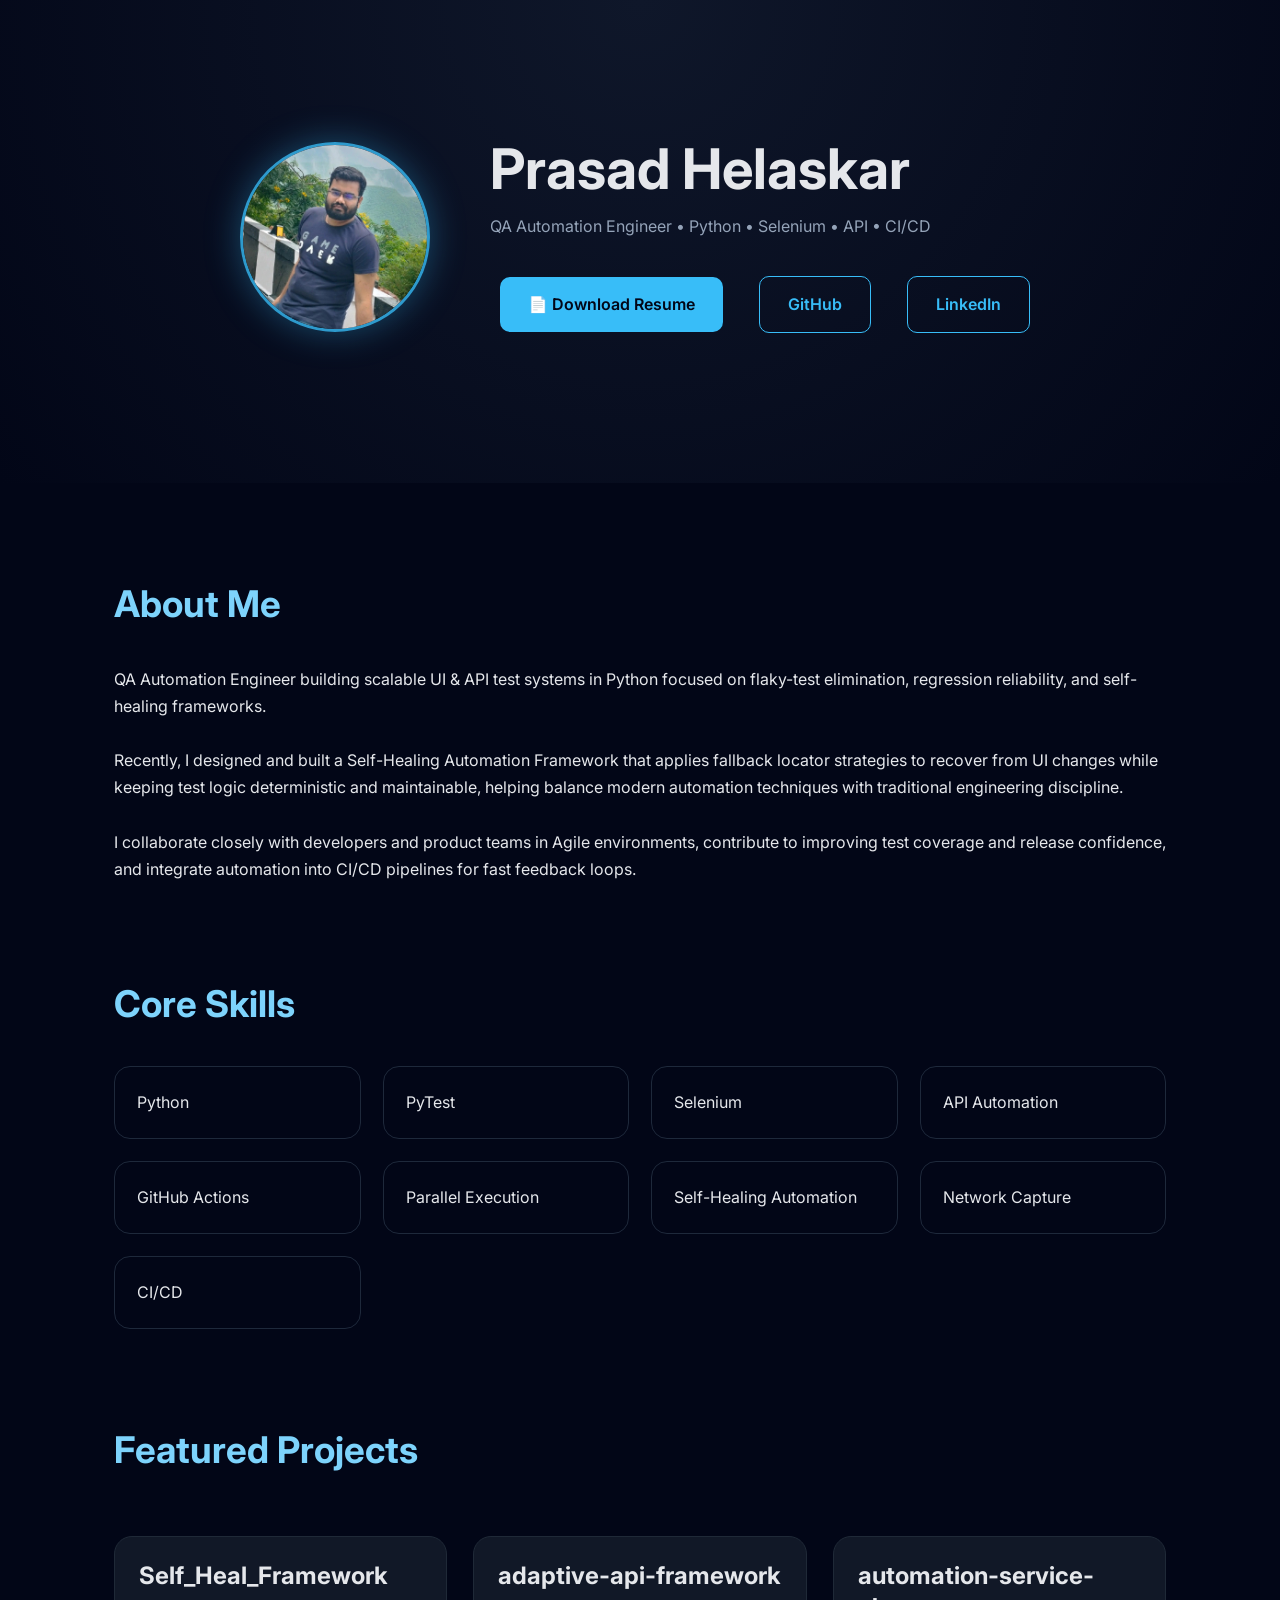
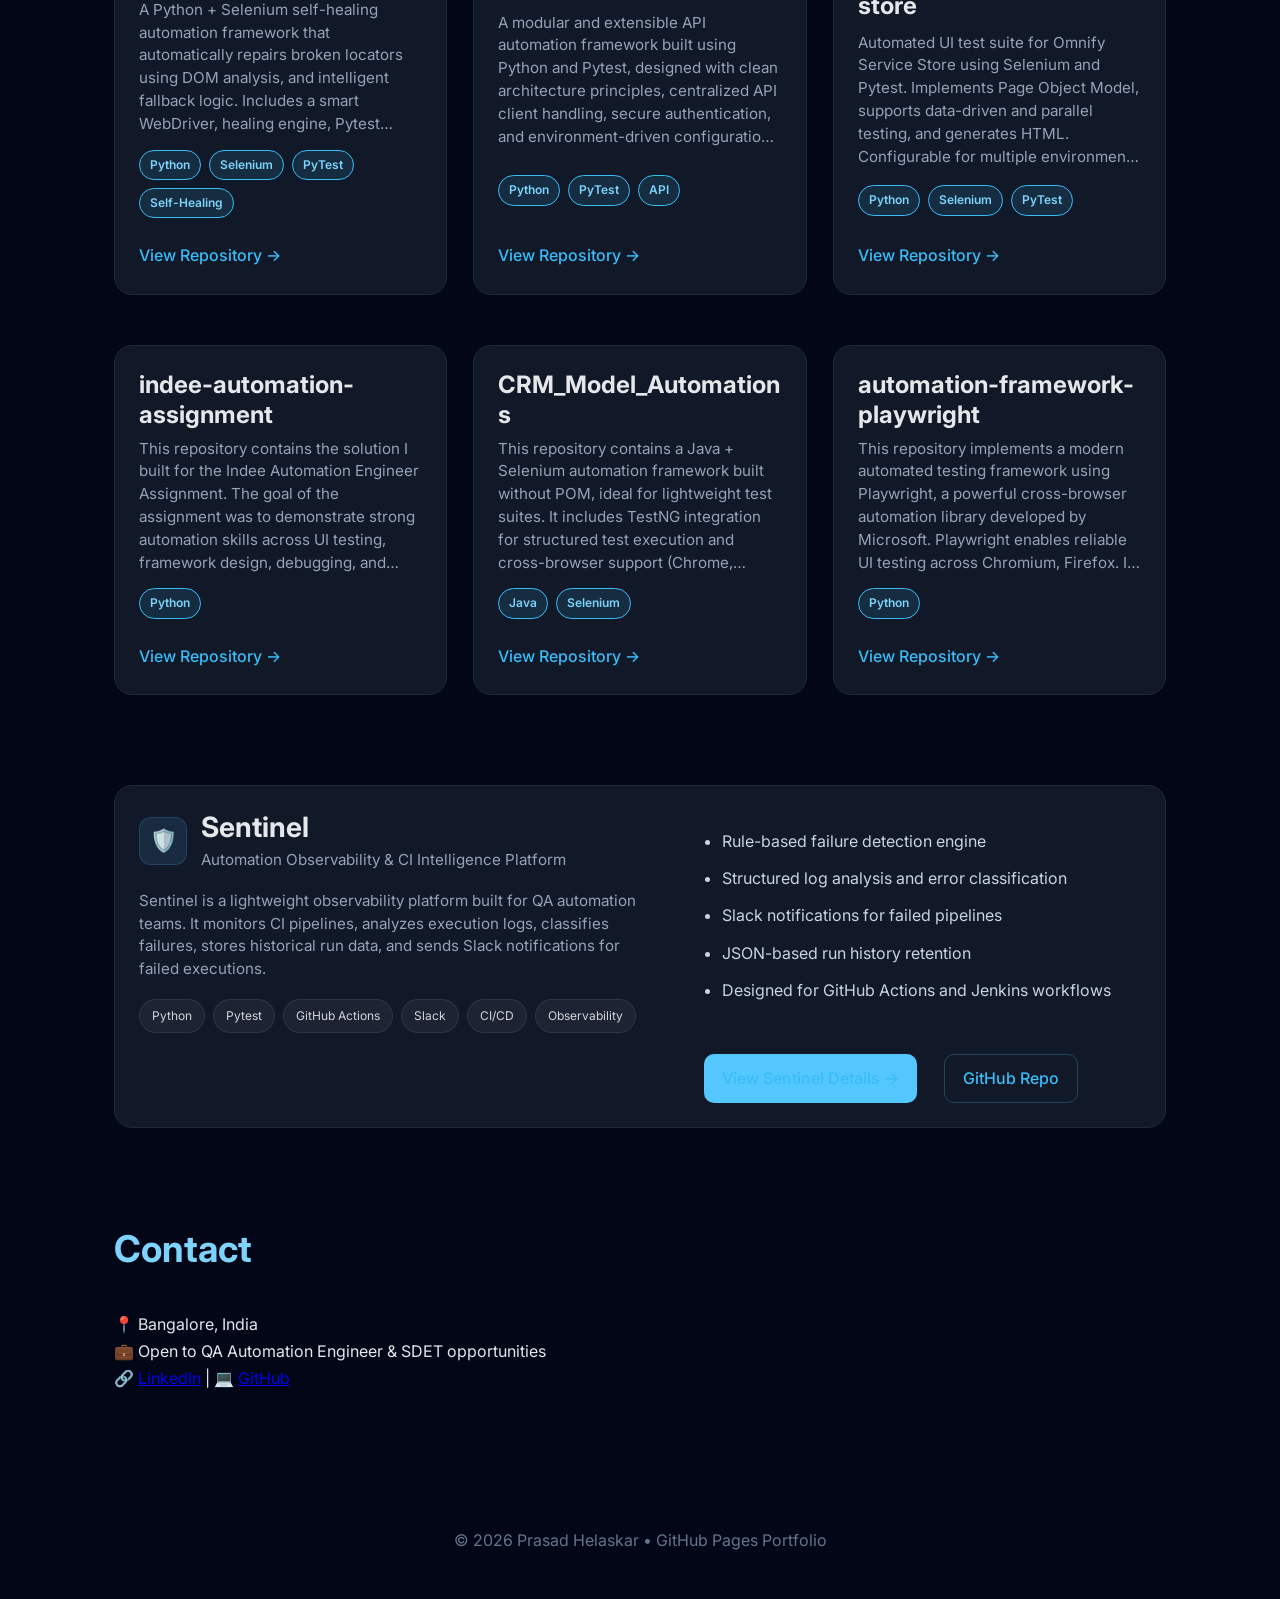
==== commit 467beee0: "updated design" ====
--- a/index.html
+++ b/index.html
@@ -99,53 +99,60 @@
   </div>
 
 </section>
-<!-- SENTINEL -->
-<div class="project-card sentinel-card">
-  <div class="project-header">
-    <div class="project-icon">🛡️</div>
+<section class="featured-project-section">
+  <div class="project-card sentinel-card-wide">
+    <div class="sentinel-left">
+      <div class="project-header">
+        <div class="project-icon">🛡️</div>
 
-    <div>
-      <h3>Sentinel</h3>
-      <p class="project-subtitle">Automation Observability Platform</p>
+        <div>
+          <h3>Sentinel</h3>
+          <p class="project-subtitle">Automation Observability & CI Intelligence Platform</p>
+        </div>
+      </div>
+
+      <p class="project-description">
+        Sentinel is a lightweight observability platform built for QA automation teams.
+        It monitors CI pipelines, analyzes execution logs, classifies failures, stores
+        historical run data, and sends Slack notifications for failed executions.
+      </p>
+
+      <div class="project-tags">
+        <span>Python</span>
+        <span>Pytest</span>
+        <span>GitHub Actions</span>
+        <span>Slack</span>
+        <span>CI/CD</span>
+        <span>Observability</span>
+      </div>
+    </div>
+
+    <div class="sentinel-right">
+      <ul class="project-points">
+        <li>Rule-based failure detection engine</li>
+        <li>Structured log analysis and error classification</li>
+        <li>Slack notifications for failed pipelines</li>
+        <li>JSON-based run history retention</li>
+        <li>Designed for GitHub Actions and Jenkins workflows</li>
+      </ul>
+
+      <div class="project-links">
+        <a href="./sentinel.html" class="primary-btn">
+          View Sentinel Details →
+        </a>
+
+        <a
+          href="https://github.com/prasadhelaskar/sentinel"
+          target="_blank"
+          rel="noopener noreferrer"
+          class="secondary-btn"
+        >
+          GitHub Repo
+        </a>
+      </div>
     </div>
   </div>
-
-  <p>
-    Sentinel is a lightweight automation intelligence layer that monitors CI pipelines,
-    analyzes execution logs, detects failures, and delivers actionable insights in real time.
-  </p>
-
-  <div class="project-tags">
-    <span>Python</span>
-    <span>Pytest</span>
-    <span>GitHub Actions</span>
-    <span>Slack</span>
-    <span>CI/CD</span>
-  </div>
-
-  <ul class="project-points">
-    <li>Rule-based failure detection engine</li>
-    <li>Structured log analysis and error classification</li>
-    <li>Slack alert integration for failed pipelines</li>
-    <li>JSON-based run history retention</li>
-    <li>Designed for GitHub Actions and Jenkins workflows</li>
-  </ul>
-
-  <div class="project-links">
-    <a href="./sentinel.html" class="primary-btn">
-      View Details →
-    </a>
-
-    <a
-      href="https://github.com/prasadhelaskar/sentinel"
-      target="_blank"
-      rel="noopener noreferrer"
-      class="secondary-btn"
-    >
-      GitHub Repo
-    </a>
-  </div>
-</div>
+</section>
 
 <!-- CONTACT -->
 <section id="contact">
--- a/style.css
+++ b/style.css
@@ -519,4 +519,58 @@
 
 .secondary-btn:hover {
   background: rgba(85, 199, 255, 0.08);
+}
+
+.sentinel-card {
+  margin: 40px auto 0 auto;
+  position: relative;
+  border: 1px solid rgba(80, 180, 255, 0.15);
+  max-width: 380px;
+}
+
+.featured-project-section {
+  margin-top: 60px;
+}
+
+.sentinel-card-wide {
+  display: grid;
+  grid-template-columns: 1.2fr 1fr;
+  gap: 40px;
+  width: 100%;
+  max-width: 100%;
+  align-items: start;
+}
+
+.sentinel-left,
+.sentinel-right {
+  display: flex;
+  flex-direction: column;
+}
+
+.sentinel-right {
+  justify-content: space-between;
+}
+
+.project-header {
+  display: flex;
+  align-items: center;
+  gap: 14px;
+  margin-bottom: 18px;
+}
+
+.project-links {
+  display: flex;
+  gap: 12px;
+  margin-top: 24px;
+  flex-wrap: wrap;
+}
+
+.primary-btn {
+  min-width: 190px;
+}
+
+@media (max-width: 900px) {
+  .sentinel-card-wide {
+    grid-template-columns: 1fr;
+  }
 }
